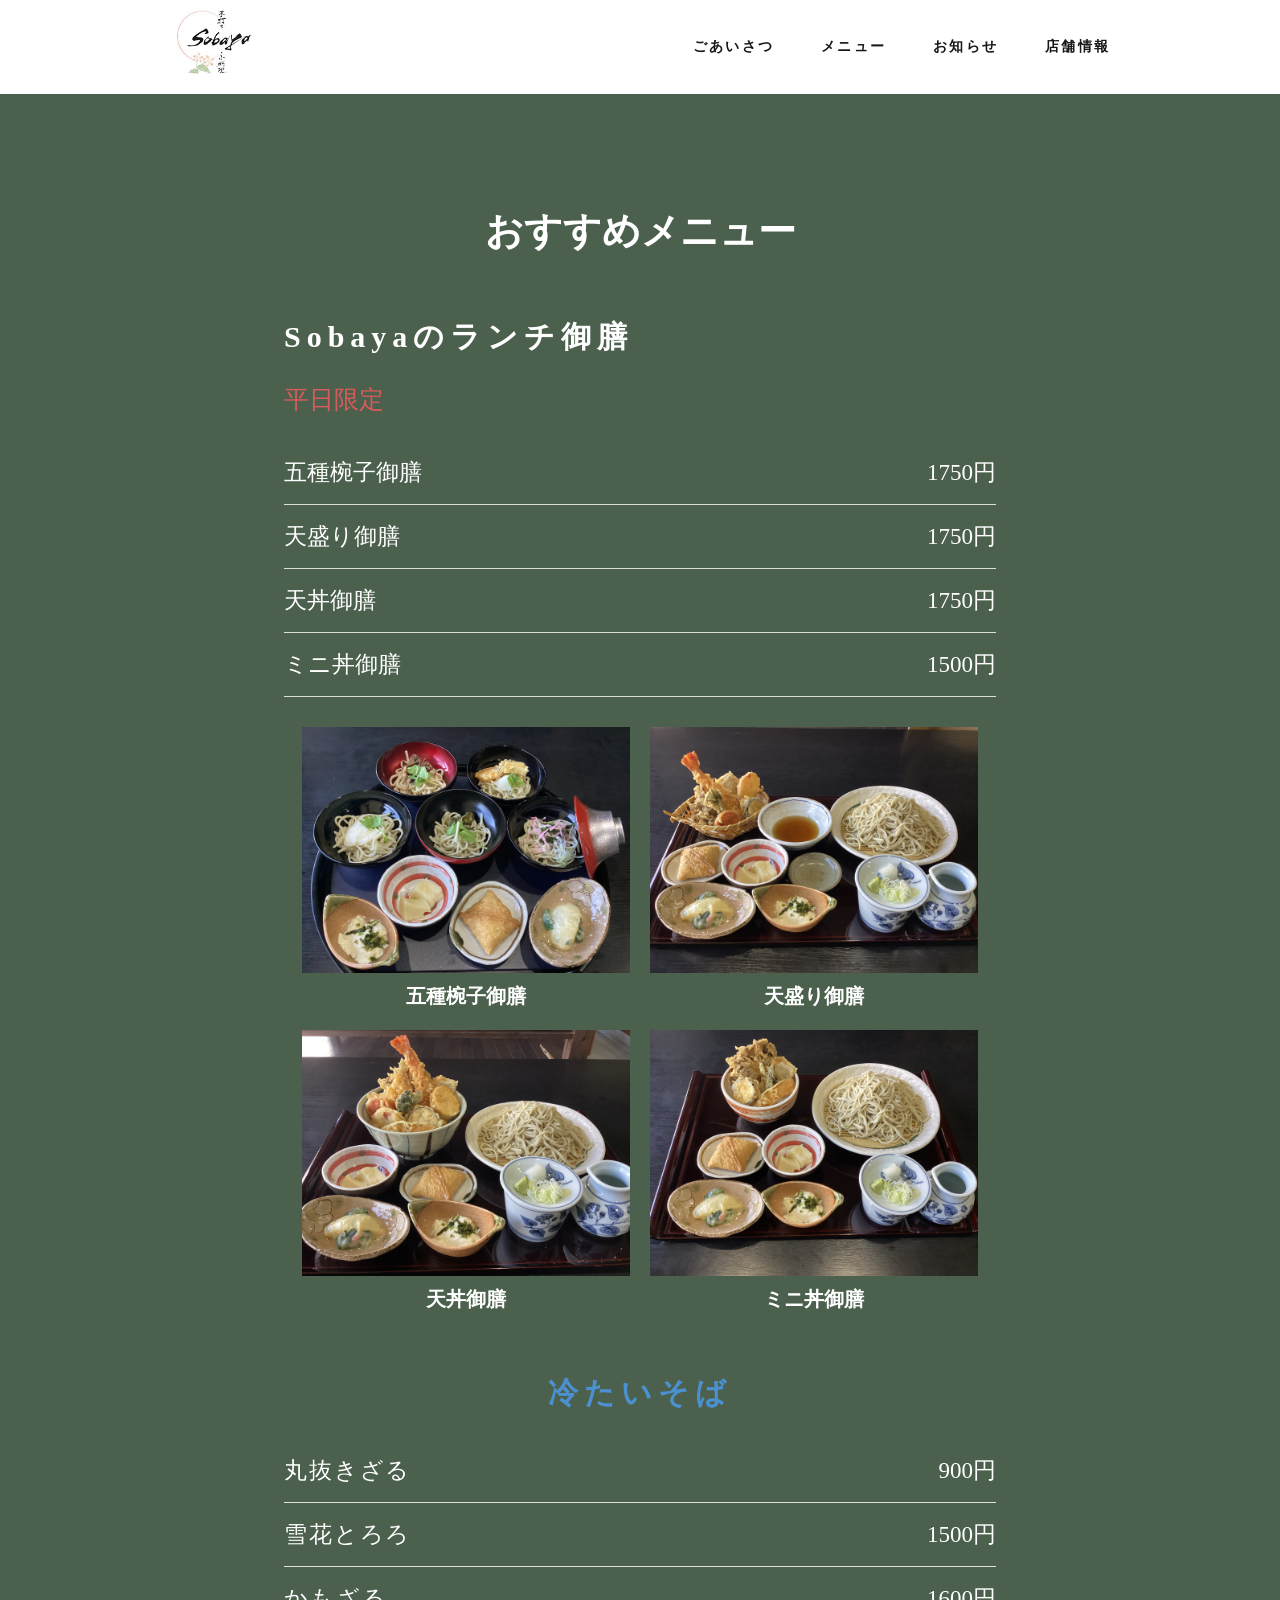
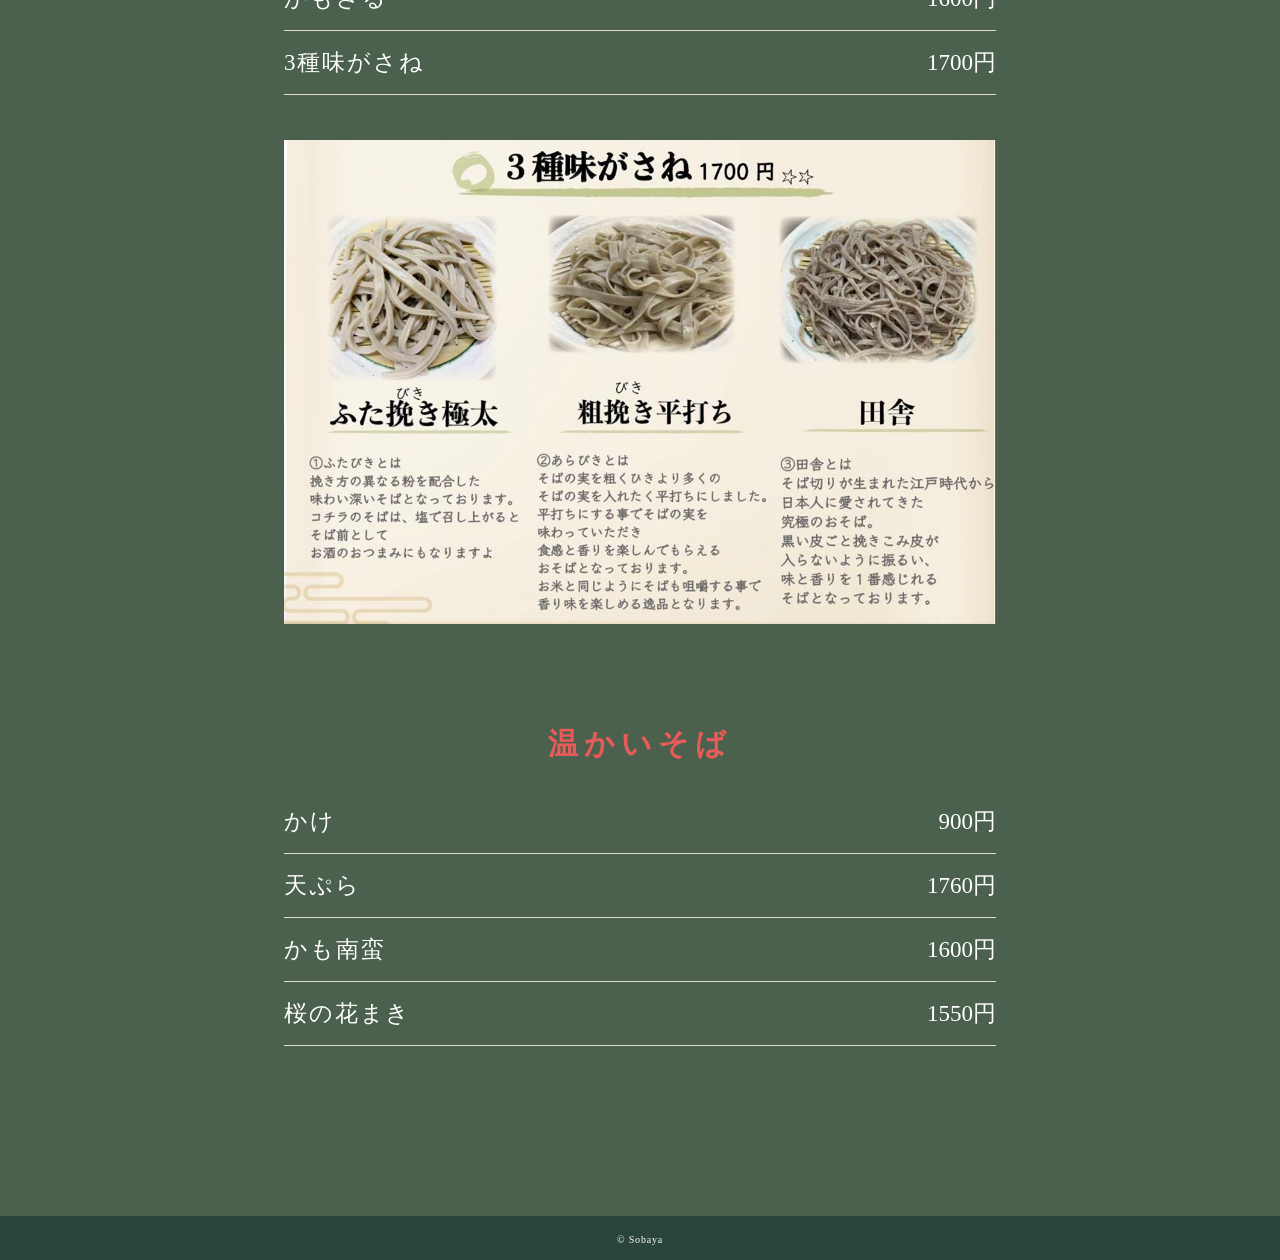
==== soba.html @ cad6bc7f "サイト完成" ====
<!DOCTYPE html>
<html lang="ja">

<head>
<meta charset="UTF-8">
<meta name="description" content="静岡県浜松市の手打ちそば Sobayaのお蕎麦メニュー">
<title>お蕎麦メニュー｜Sobaya</title>
<link rel="stylesheet" href="css/style.css">
</head>

<body>

<header class="header">
<div class="header-inner">

<a href="index.html" class="logo">
<img src="images/rogo.jpg" alt="Sobaya">
</a>

<nav class="nav">
<a href="index.html#greeting">ごあいさつ</a>
<a href="index.html#menu">メニュー</a>
<a href="index.html#news">お知らせ</a>
<a href="index.html#shop">店舗情報</a>
</nav>

</div>
</header>


<main>

<section class="soba-page">

<h1>おすすめメニュー</h1>

<h2 class="lunch-title">Sobayaのランチ御膳</h2>
<p class="weekday">平日限定</p>

<div class="recommend-menu">

<div class="recommend-item">
<p>五種椀子御膳</p>
<span>1750円</span>
</div>

<div class="recommend-item">
<p>天盛り御膳</p>
<span>1750円</span>
</div>

<div class="recommend-item">
<p>天丼御膳</p>
<span>1750円</span>
</div>

<div class="recommend-item">
<p>ミニ丼御膳</p>
<span>1500円</span>
</div>

<div class="lunch-photos">

<div class="lunch-item">
<img src="images/gosyuwann.jpeg" alt="五種椀子御膳">
<p>五種椀子御膳</p>
</div>

<div class="lunch-item">
<img src="images/tennmori.jpeg" alt="天盛り御膳">
<p>天盛り御膳</p>
</div>

<div class="lunch-item">
<img src="images/tenndonn.jpeg" alt="天丼御膳">
<p>天丼御膳</p>
</div>

<div class="lunch-item">
<img src="images/minidonn.jpeg" alt="ミニ丼御膳">
<p>ミニ丼御膳</p>
</div>

</div>


<h2 class="cold-title">冷たいそば</h2>

<div class="soba-list">

<div class="soba-item">
<span>丸抜きざる</span>
<span>900円</span>
</div>

<div class="soba-item">
<span>雪花とろろ</span>
<span>1500円</span>
</div>

<div class="soba-item">
<span>かもざる</span>
<span>1600円</span>
</div>

<div class="soba-item">
<span>3種味がさね</span>
<span>1700円</span>
</div>

</div>


<div class="soba-photo">
<img src="images/menu-soba.png" alt="3種味がさね">
</div>


<h2 class="hot-title">温かいそば</h2>

<div class="soba-list">

<div class="soba-item">
<span>かけ</span>
<span>900円</span>
</div>

<div class="soba-item">
<span>天ぷら</span>
<span>1760円</span>
</div>

<div class="soba-item">
<span>かも南蛮</span>
<span>1600円</span>
</div>

<div class="soba-item">
<span>桜の花まき</span>
<span>1550円</span>
</div>

</div>

</section>

</main>


<footer class="footer">
<small>© Sobaya</small>
</footer>

</body>
</html>
---- css/style.css ----
:root { --green: #29443c; --cream: #deded1; --ink: #171717; }
* { box-sizing: border-box; }
html { scroll-behavior: smooth; }
body { margin: 0; color: var(--ink); font-family: "Yu Mincho", "Hiragino Mincho ProN", "MS PMincho", serif; }
img { display: block; width: 100%; }
a { color: inherit; text-decoration: none; }
.header { height: 94px; background: #fff; }
.header-inner { display: flex; align-items: center; justify-content: space-between; width: min(100% - 48px, 940px); height: 100%; margin: auto; }
.logo { display: block; width: 90px; }
.logo img { width: 100%; }
.nav { display: flex; gap: clamp(22px, 4vw, 47px); }
.nav a { font-size: 14px; font-weight: 700; letter-spacing: .16em; transition: opacity .2s; }
.nav a:hover { opacity: .55; }
.main-visual img { width: 100%; height: min(36.1vw, 520px); min-height: 340px; object-fit: cover; object-position: center; }
.greeting, .news { background: var(--green); color: #fff; }
.greeting { padding: 70px 24px; }
.greeting-inner { display: flex; align-items: center; gap: 80px; width: min(100%, 850px); margin: auto; }
.greeting-text { flex: 1; }
.greeting-text h1 { margin: 0 0 42px; transform: translateY(-18px); font-size: 26px; font-weight: 600; line-height: 2.05; letter-spacing: .14em; }
.greeting-text h1 span { display: block; white-space: nowrap; }
.greeting-text p { margin: 0; font-size: 12px; line-height: 2.1; letter-spacing: .03em; }
.greeting-image { flex: 0 0 min(43%, 365px); }
.greeting-image img { aspect-ratio: 1 / 1; object-fit: cover; }
.menu { padding: 40px 24px 58px; background: var(--cream); }
.section-inner { width: min(100%, 760px); margin: auto; }
h2 { margin: 0; font-size: 27px; font-weight: 700; letter-spacing: .2em; text-align: center; }
.menu h2 { margin-bottom: 40px; }
.menu-list { display: grid; grid-template-columns: repeat(3, 1fr); gap: 32px; }
.menu-item { overflow: hidden; background: #292929; color: #fff; }
.menu-item img { aspect-ratio: 1.5 / 1; object-fit: cover; transition: transform .3s; }
.menu-item:hover img { transform: scale(1.04); }
.menu-item .menu-label { display: block; padding: 8px; font-size: 16px; letter-spacing: .1em; text-align: center; }
.mobile-label { display: none; }
.news { padding: 36px 24px; }
.news-inner { display: flex; align-items: center; justify-content: space-between; gap: 40px; width: min(100%, 840px); margin: auto; }
.news-text h2 { margin-bottom: 20px; text-align: left; }
.news-text p { margin: 0; font-size: 17px; font-weight: 600; line-height: 1.9; letter-spacing: .1em; }
.instagram-link { display: inline-flex; align-items: center; gap: 9px; margin-top: 14px; border-bottom: 1px solid currentColor; font-size: 13px; letter-spacing: .1em; }
.instagram-link img { width: 30px; height: 30px; }
.news-visuals { display: flex; align-items: center; }
.news-sign { width: 135px; max-height: 180px; object-fit: contain; transform: translateX(-28px); }
.shop-image img { height: min(28vw, 405px); min-height: 280px; object-fit: cover; }
.shop { padding: 36px 24px; background: #fff; }
.shop-inner { display: flex; align-items: center; justify-content: space-between; gap: 40px; width: min(100%, 800px); margin: auto; }
.shop-logo { width: 150px; }
.shop-logo img { width: 100%; }
.shop-info { flex: 1; font-size: 16px; font-weight: 600; line-height: 1.7; letter-spacing: .08em; }
.shop-info p { margin: 0 0 10px; }
.shop-address { display: flex; align-items: center; gap: 36px; }
.business-hours { display: flex; gap: 40px; }
.shop-instagram img { width: 43px; }
.footer { padding: 13px; background: var(--green); color: #fff; text-align: center; }
.footer small { font-size: 10px; letter-spacing: .08em; }
.menu-page {
padding: 60px 24px;
background: #deded1;
}

.menu-page h1 {
margin: 0 0 40px;
text-align: center;
font-size: 32px;
}

.menu-page img {
width: min(100%, 760px);
height: auto;
margin: 0 auto 40px;
}
@media (min-width: 701px) { .shop-info { position: relative; left: 120px; } }

@media (max-width: 700px) {
  .header { height: auto; }
  .header-inner { flex-direction: column; gap: 16px; padding: 15px 0 18px; }
  .nav { width: 100%; justify-content: space-between; gap: 8px; }
  .nav a { font-size: 11px; }
  .main-visual img { height: 54vw; min-height: 0; }
  .greeting { padding: 50px 24px; }
  .greeting-inner, .news-inner, .shop-inner { flex-direction: column; }
  .greeting-inner { gap: 36px; }
  .greeting-text h1 { margin-bottom: 28px; font-size: 21px; text-align: center; }
  .greeting-text p { font-size: 11px; line-height: 2.2; letter-spacing: .03em; }
  .greeting-image { width: 100%; }
  .menu-list { gap: 16px; }
  .menu-item .menu-label { display: flex; align-items: center; justify-content: center; min-height: 52px; padding: 7px; font-size: 13px; line-height: 1.35; }
  .desktop-label { display: none; }
  .mobile-label { display: block; }
  .news { padding: 40px 28px; }
  .news-inner { align-items: flex-start; }
  .news-text p { font-size: 15px; }
  .news-visuals { display: none; }
  .shop-image img { height: 55vw; min-height: 0; }
  .shop-inner { gap: 24px; align-items: flex-start; }
  .shop-info { font-size: 13px; line-height: 1.65; }
  .shop-address { gap: 20px; }
  .business-hours { gap: 22px; }
  .shop-instagram { align-self: center; }
}
.soba-menu { display: flex; justify-content: center; gap: 0px; }
.soba-menu img { width: 35%; margin: 0; }


.soba-page {
max-width: 760px;
margin: 0 auto;
padding: 80px 24px;
}

.soba-page h1 {
text-align: center;
margin-bottom: 60px;
}

.recommend-menu {
margin-bottom: 90px;
}

.recommend-item,
.soba-item {
display: flex;
justify-content: space-between;
align-items: center;
border-bottom: 1px solid var(--cream);
padding: 16px 0;
}

.recommend-item p {
margin: 0;
}

.recommend-item span,
.soba-item span:last-child {
white-space: nowrap;
}

.soba-page h2 {
margin-top: 60px;
margin-bottom: 25px;
}

.cold-title {
color: #4b91d1;
}

.hot-title {
color: #e85b58;
}

.soba-list {
margin-bottom: 45px;
}

.soba-item span:first-child {
letter-spacing: 0.08em;
}

.soba-photo {
text-align: center;
margin: 30px 0 100px;
}

.soba-photo img {
width: 100%;
max-width: 760px;
height: auto;
display: block;
margin: 0 auto;
}

.soba-page { background-color: #4b604d; color: #fff; max-width: 760px; margin: 0 auto; padding: 80px 24px; }
body{ background-color: #4b604d; }

.lunch-title {
text-align: left;
margin-bottom: 5px;
}

.weekday {
text-align: left;
margin-top: 0;
margin-bottom: 25px; color: #d85b5b; font-weight: dold; 
}

.soba-page {
font-size: 20px;
}

.soba-page h1 {
font-size: 38px;
}

.soba-page h2 {
font-size: 30px;
}

.recommend-item {
font-size: 23px;
}

.soba-item {
font-size: 23px;
}

.weekday {
font-size: 25px;
}

.lunch-photos {
display: grid;
grid-template-columns: 1fr 1fr;
gap: 20px;
width: 95%;
margin: 30px auto;
}

.lunch-photos img {
width: 100%;
display: block;
}

.lunch-item p {
margin: 10px 0 0;
text-align: center;
font-size: 20px;
font-weight: bold;
}
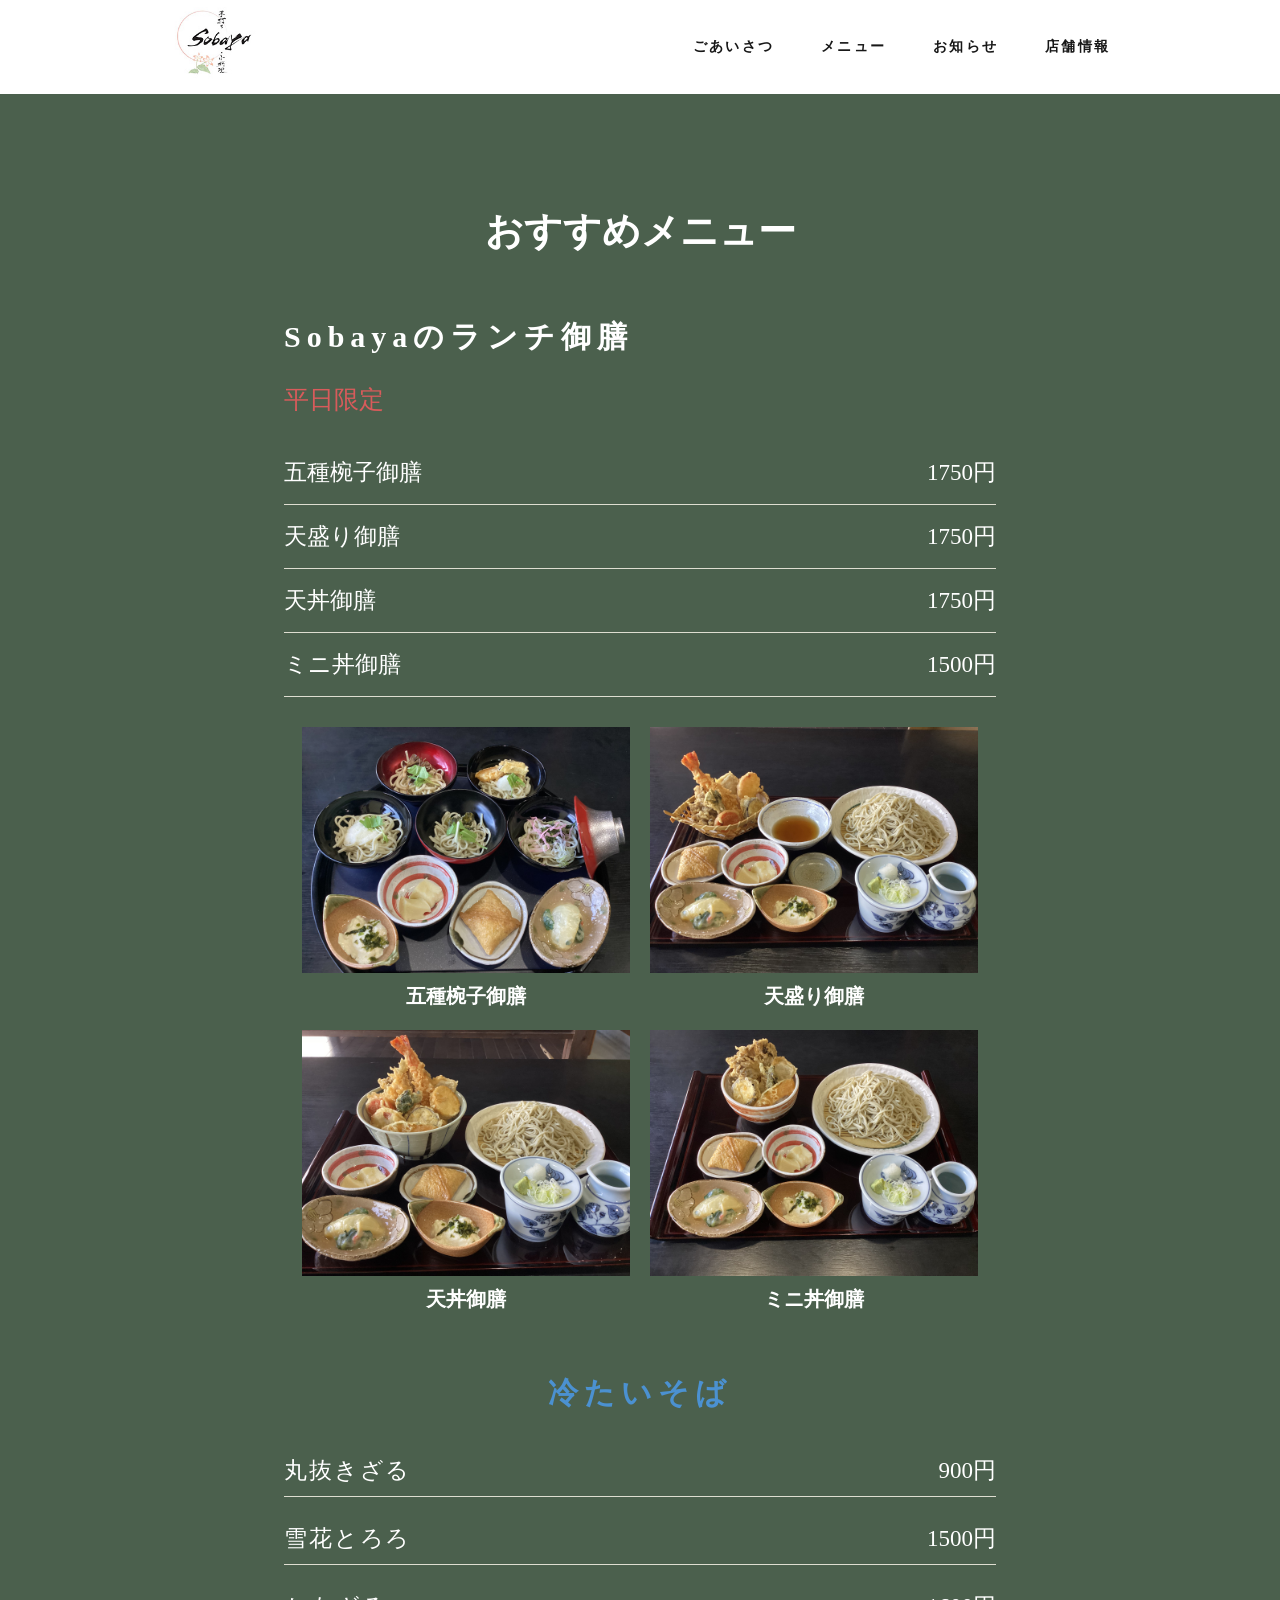
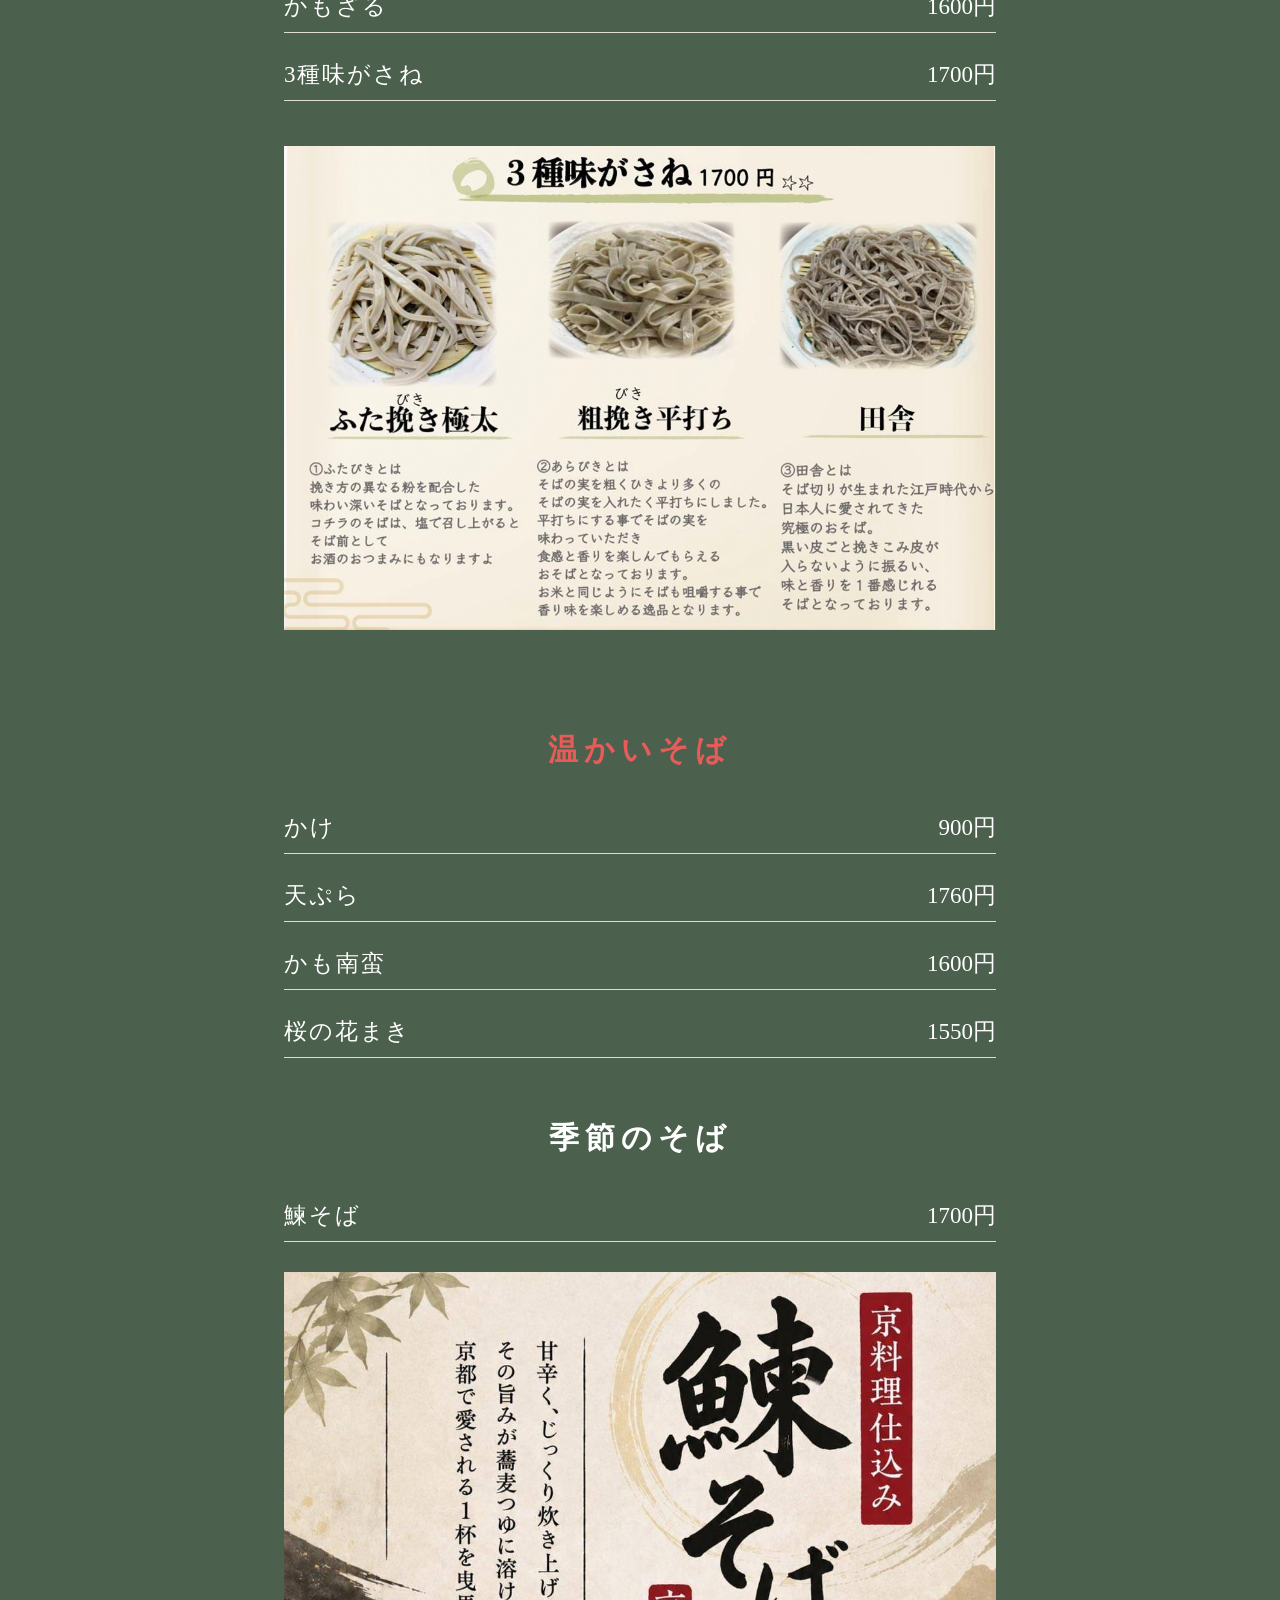
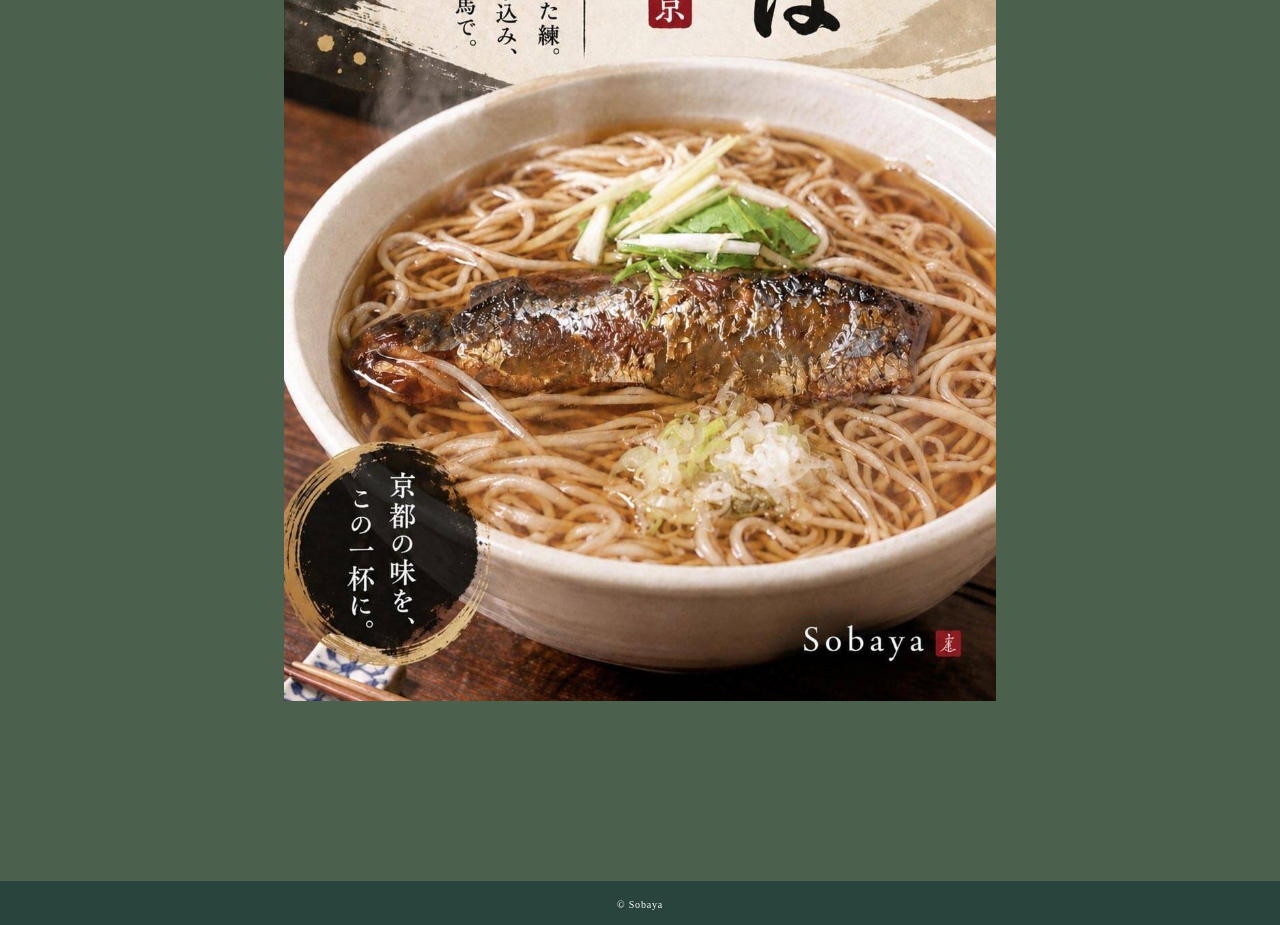
==== commit b68ee68e: "季節のそばを追加" ====
--- a/soba.html
+++ b/soba.html
@@ -142,6 +142,17 @@
 
 </div>
 
+<h2 class="season-title">季節のそば</h2>
+<div class="soba-list">
+<div class="soba-item">
+<span>鰊そば</span>
+<span>1700円</span>
+</div>
+
+<div class="soba-photo">
+<img src="images/season1.jpeg" alt="季節のそば">
+</div>
+
 </section>
 
 </main>
--- a/css/style.css
+++ b/css/style.css
@@ -225,3 +225,12 @@
 font-weight: bold;
 }
 
+.season-title {
+color: #fff;
+}
+
+.soba-list .soba-item {
+border-bottom: 1px solid #deded1;
+padding-bottom: 10px;
+margin-bottom: 10px;
+}
